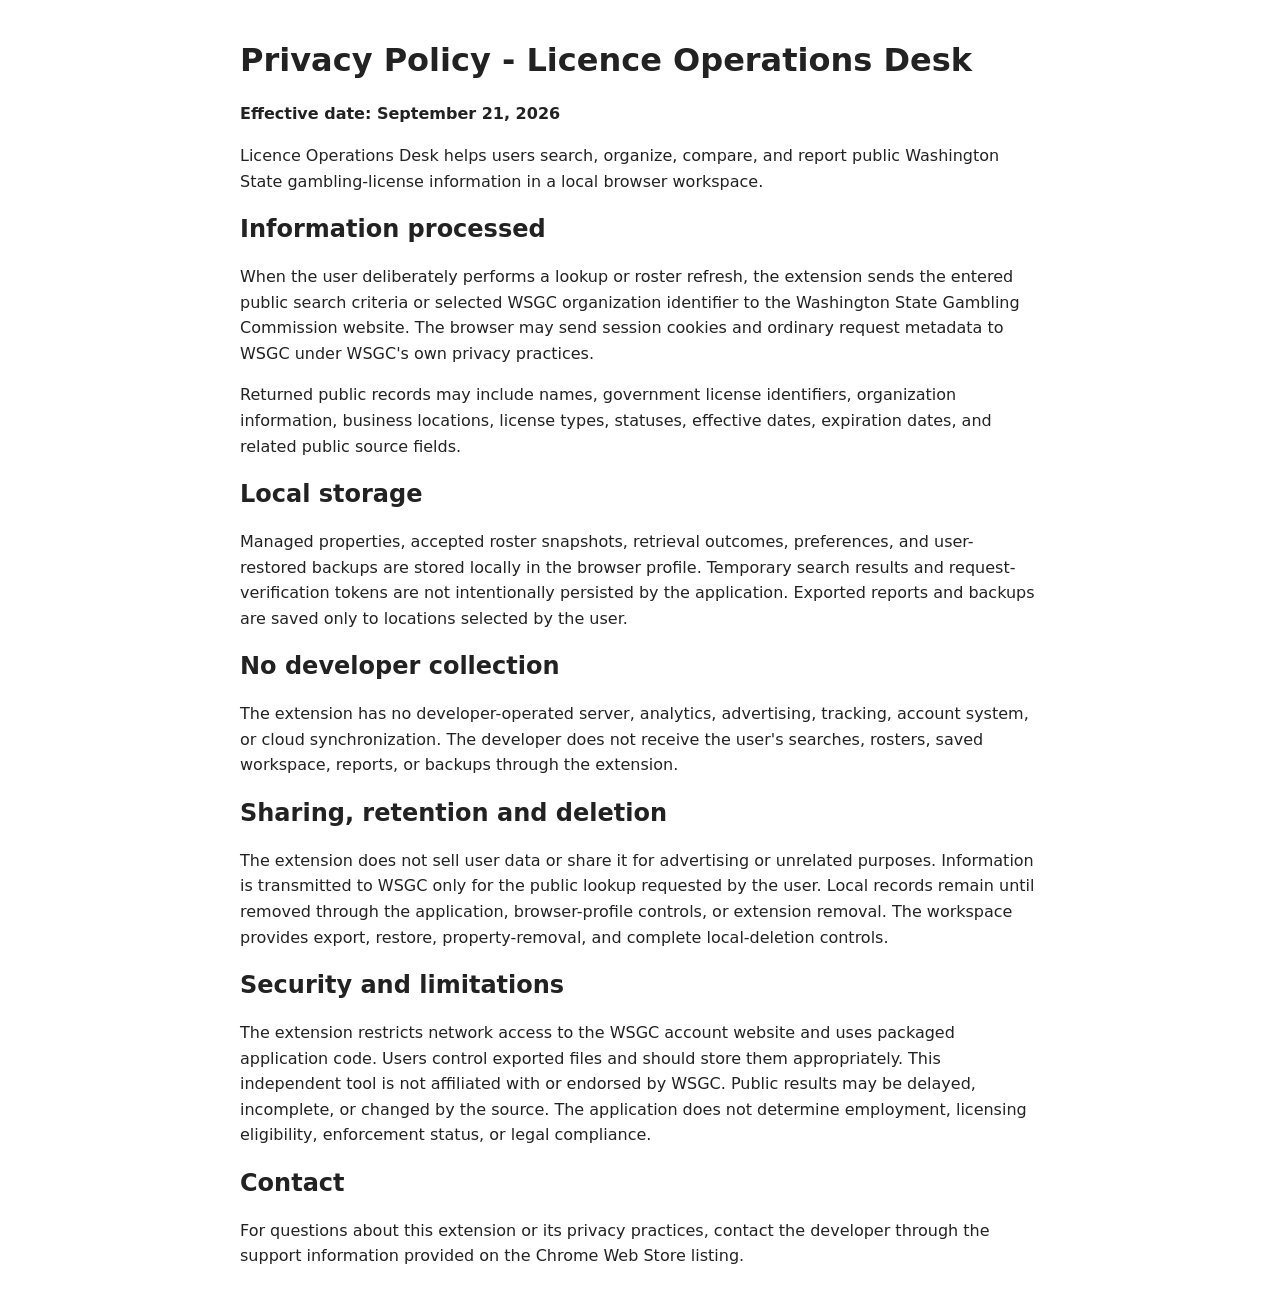
==== privacy.html @ b907c9d1 "Add public privacy policy page" ====
<!doctype html>
<html lang="en">
<head>
  <meta charset="utf-8">
  <meta name="viewport" content="width=device-width, initial-scale=1">
  <title>Privacy Policy - Licence Operations Desk</title>
  <style>
    body {
      max-width: 800px;
      margin: 40px auto;
      padding: 0 20px;
      font-family: system-ui, -apple-system, BlinkMacSystemFont, "Segoe UI", sans-serif;
      line-height: 1.6;
      color: #222;
    }
    h1, h2 { line-height: 1.25; }
  </style>
</head>
<body>
  <h1>Privacy Policy - Licence Operations Desk</h1>

  <p><strong>Effective date: September 21, 2026</strong></p>

  <p>
    Licence Operations Desk helps users search, organize, compare, and report
    public Washington State gambling-license information in a local browser workspace.
  </p>

  <h2>Information processed</h2>
  <p>
    When the user deliberately performs a lookup or roster refresh, the extension
    sends the entered public search criteria or selected WSGC organization identifier
    to the Washington State Gambling Commission website. The browser may send session
    cookies and ordinary request metadata to WSGC under WSGC's own privacy practices.
  </p>

  <p>
    Returned public records may include names, government license identifiers,
    organization information, business locations, license types, statuses,
    effective dates, expiration dates, and related public source fields.
  </p>

  <h2>Local storage</h2>
  <p>
    Managed properties, accepted roster snapshots, retrieval outcomes, preferences,
    and user-restored backups are stored locally in the browser profile. Temporary
    search results and request-verification tokens are not intentionally persisted by
    the application. Exported reports and backups are saved only to locations selected
    by the user.
  </p>

  <h2>No developer collection</h2>
  <p>
    The extension has no developer-operated server, analytics, advertising, tracking,
    account system, or cloud synchronization. The developer does not receive the user's
    searches, rosters, saved workspace, reports, or backups through the extension.
  </p>

  <h2>Sharing, retention and deletion</h2>
  <p>
    The extension does not sell user data or share it for advertising or unrelated
    purposes. Information is transmitted to WSGC only for the public lookup requested
    by the user. Local records remain until removed through the application,
    browser-profile controls, or extension removal. The workspace provides export,
    restore, property-removal, and complete local-deletion controls.
  </p>

  <h2>Security and limitations</h2>
  <p>
    The extension restricts network access to the WSGC account website and uses
    packaged application code. Users control exported files and should store them
    appropriately. This independent tool is not affiliated with or endorsed by WSGC.
    Public results may be delayed, incomplete, or changed by the source. The application
    does not determine employment, licensing eligibility, enforcement status, or legal
    compliance.
  </p>

  <h2>Contact</h2>
  <p>
    For questions about this extension or its privacy practices, contact the developer
    through the support information provided on the Chrome Web Store listing.
  </p>
</body>
</html>
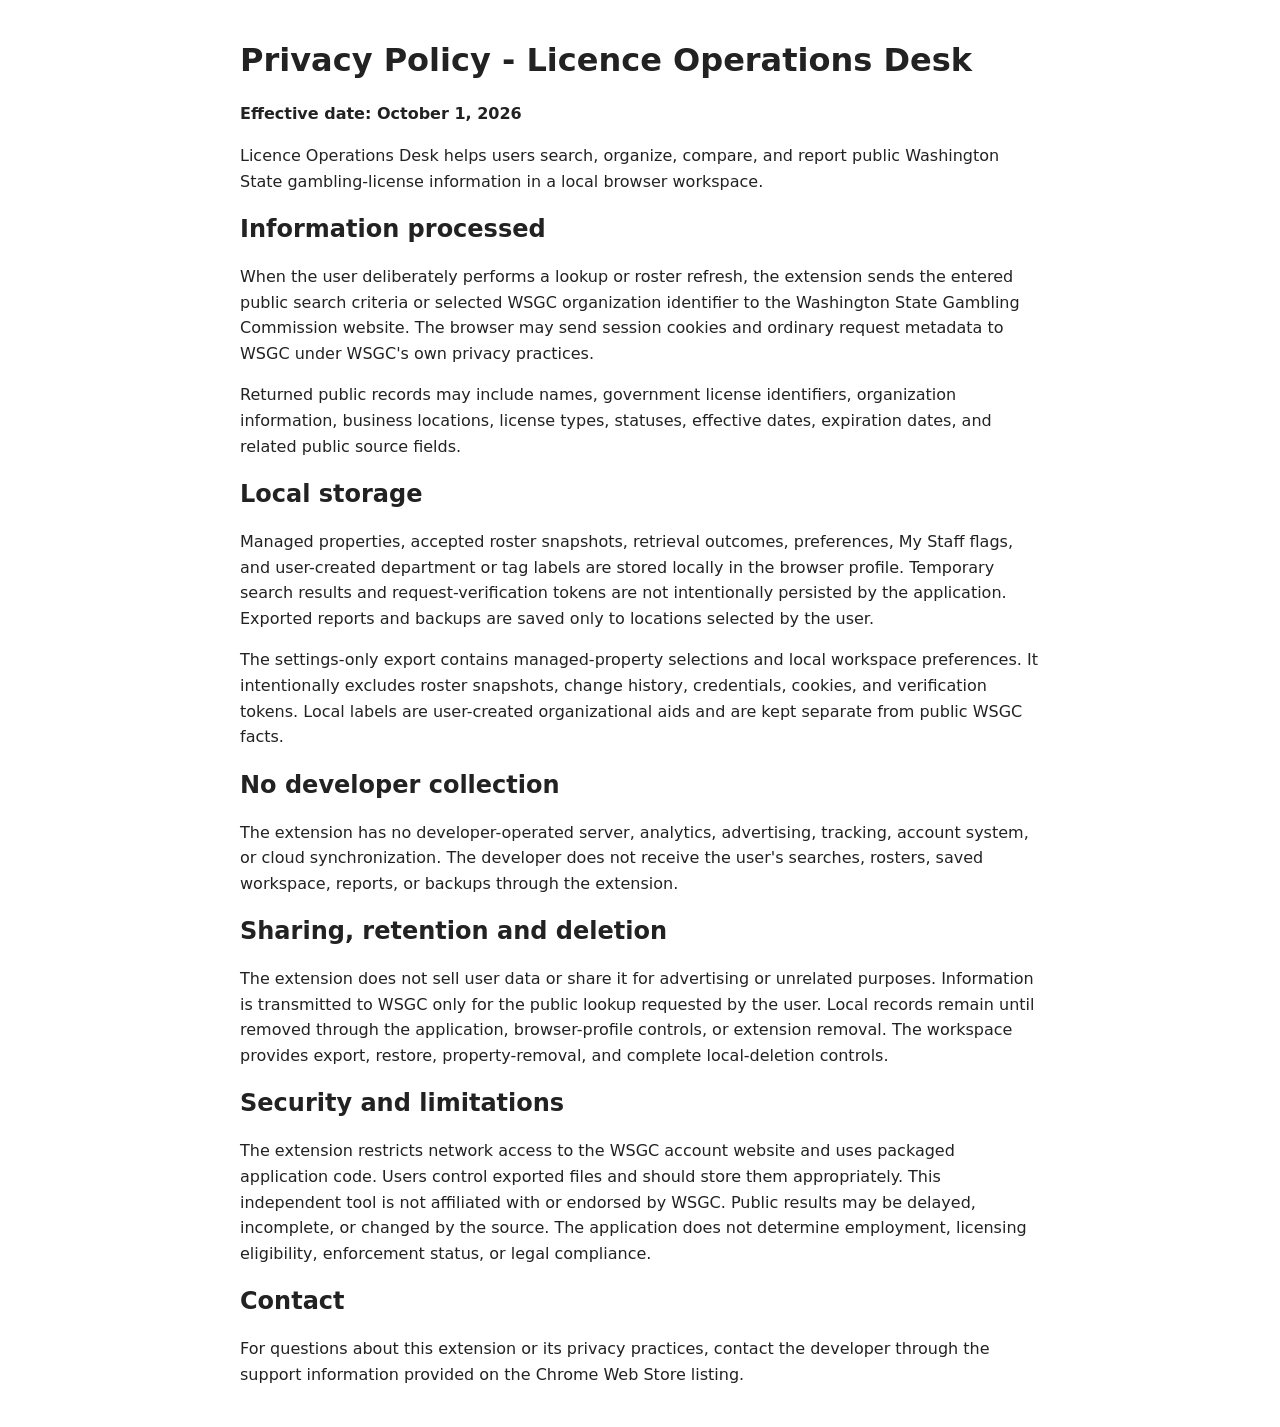
==== commit 48d6c9b4: "Add staff tracking and property workspaces" ====
--- a/privacy.html
+++ b/privacy.html
@@ -19,7 +19,7 @@
 <body>
   <h1>Privacy Policy - Licence Operations Desk</h1>
 
-  <p><strong>Effective date: September 21, 2026</strong></p>
+  <p><strong>Effective date: October 1, 2026</strong></p>
 
   <p>
     Licence Operations Desk helps users search, organize, compare, and report
@@ -43,10 +43,18 @@
   <h2>Local storage</h2>
   <p>
     Managed properties, accepted roster snapshots, retrieval outcomes, preferences,
-    and user-restored backups are stored locally in the browser profile. Temporary
+    My Staff flags, and user-created department or tag labels are stored locally in
+    the browser profile. Temporary
     search results and request-verification tokens are not intentionally persisted by
     the application. Exported reports and backups are saved only to locations selected
     by the user.
+  </p>
+
+  <p>
+    The settings-only export contains managed-property selections and local workspace
+    preferences. It intentionally excludes roster snapshots, change history,
+    credentials, cookies, and verification tokens. Local labels are user-created
+    organizational aids and are kept separate from public WSGC facts.
   </p>
 
   <h2>No developer collection</h2>
@@ -81,4 +89,4 @@
     through the support information provided on the Chrome Web Store listing.
   </p>
 </body>
-</html>+</html>
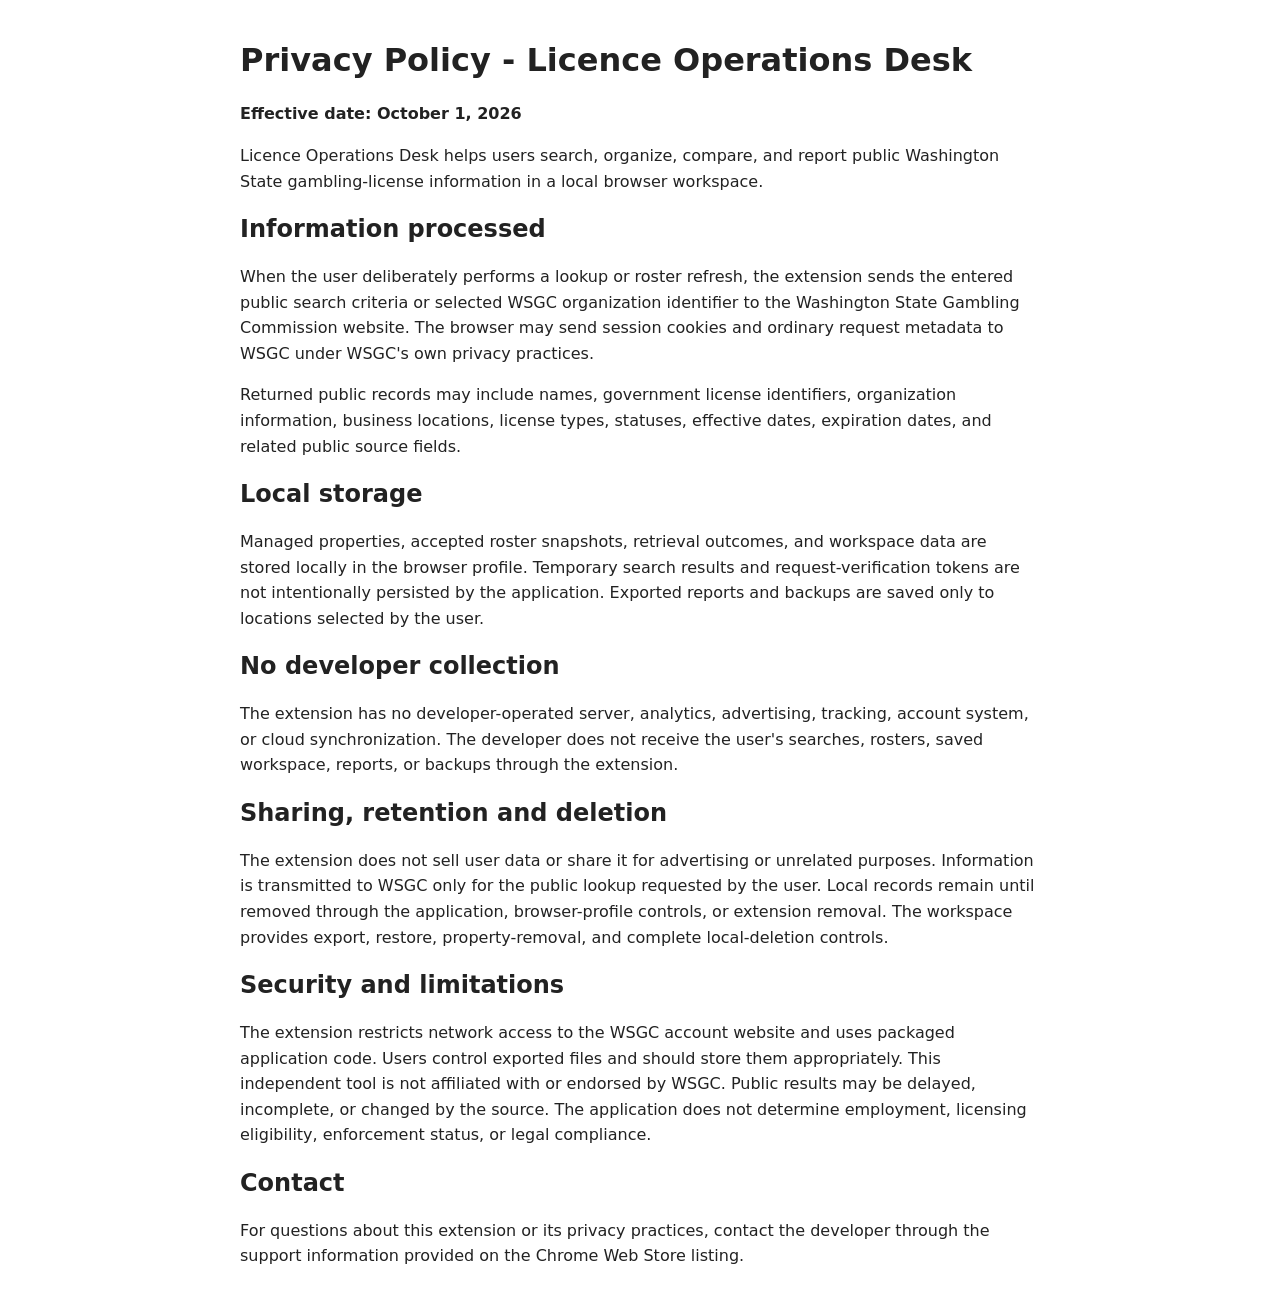
==== commit 9f258a64: "Align public privacy policy with version 1.0.4" ====
--- a/privacy.html
+++ b/privacy.html
@@ -42,19 +42,10 @@
 
   <h2>Local storage</h2>
   <p>
-    Managed properties, accepted roster snapshots, retrieval outcomes, preferences,
-    My Staff flags, and user-created department or tag labels are stored locally in
-    the browser profile. Temporary
-    search results and request-verification tokens are not intentionally persisted by
-    the application. Exported reports and backups are saved only to locations selected
-    by the user.
-  </p>
-
-  <p>
-    The settings-only export contains managed-property selections and local workspace
-    preferences. It intentionally excludes roster snapshots, change history,
-    credentials, cookies, and verification tokens. Local labels are user-created
-    organizational aids and are kept separate from public WSGC facts.
+    Managed properties, accepted roster snapshots, retrieval outcomes, and workspace
+    data are stored locally in the browser profile. Temporary search results and
+    request-verification tokens are not intentionally persisted by the application.
+    Exported reports and backups are saved only to locations selected by the user.
   </p>
 
   <h2>No developer collection</h2>
